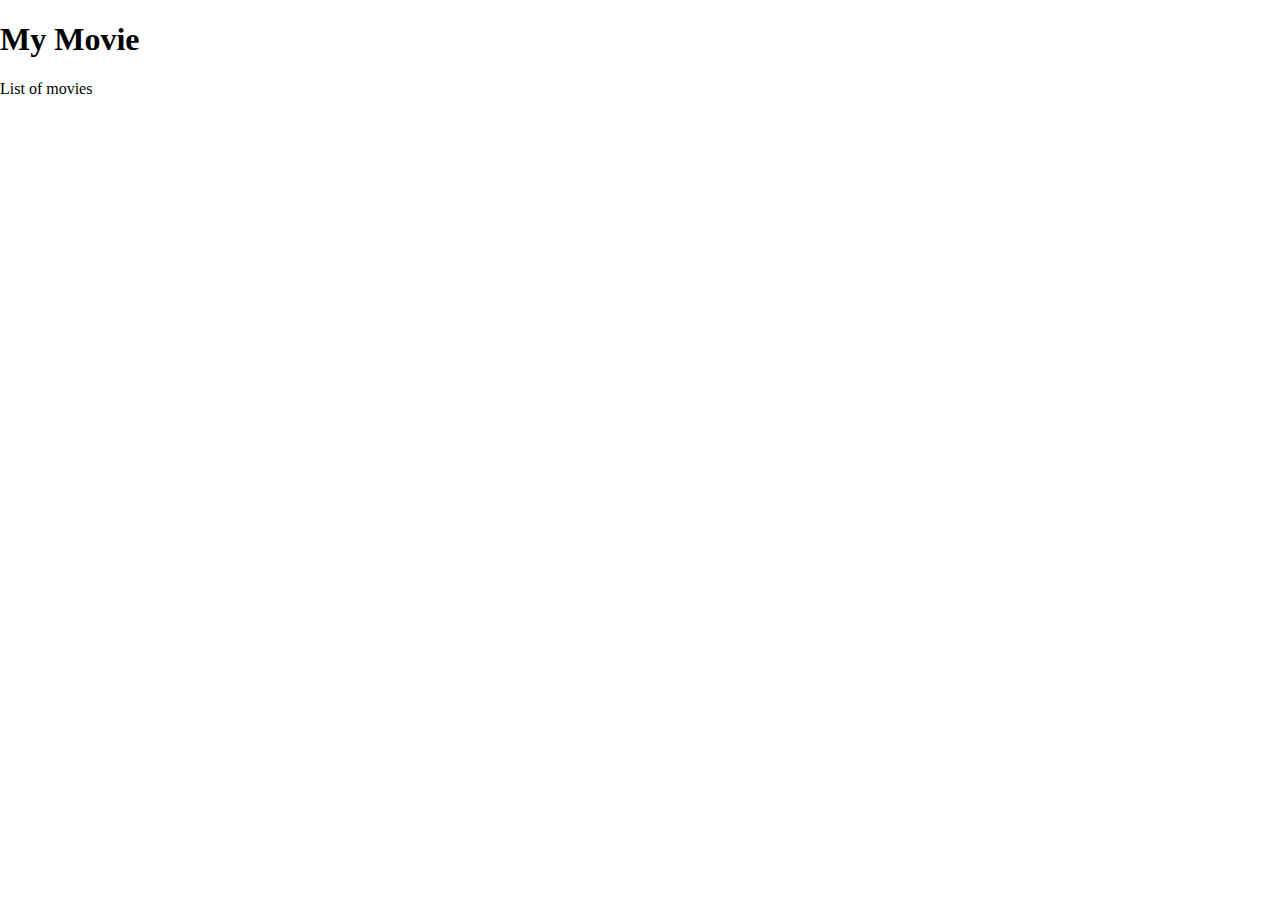
==== documentary.html @ 116a50f0 "Added pages" ====
<!DOCTYPE html>
<html lang="en">

<head>
  <meta charset="UTF-8">
  <meta name="viewport" content="width=device-width, initial-scale=1.0">

  <!-- Set a page title -->
  <title>Starter Project</title>

  <!-- Site Styles -->
  <link rel="stylesheet" href="/css/tachyons.min.css">
  <link rel="stylesheet" href="/css/main.css">
</head>

<body>

  <!-- Delete the example and start coding here! -->
  <div class="example">
    <h1>
    My Movie
    </h1>
    <p>
      List of movies
    </p>
  </div>

  <!-- Site JavaScript -->
  <script src="/javascript/toggleClass.js" charset="utf-8"></script>
  <script src="/javascript/main.js" charset="utf-8"></script>
</body>

</html>
---- css/main.css ----
/* ========================================
 * CSS written here will override Tachyons
 * ======================================== */
/* @media (min-width: 600px) {
  .container1 {
    display: grid;
    grid-template-columns: 1fr 1fr;
    background-color: #f6fffe;
  } */

.container1 {
  display: grid;
  grid-template-columns: 0.5fr 1fr 1fr 0.5fr;
  grid-gap: 50px;
  background-color: #ffffff;
  /* @font-face {
    font-family: "GT-Pressura-Mono-Regular";
    src: url("GT-Pressura-Mono-Regular.OTF") format("woff2"),
      url("/fonts/OpenSans-Regular-webfont.woff") format("woff");
  } */
}

.item1 {
  grid-column: 1 / -1;
  text-align: center;
  color: #0028ff;
  background-color: #ffdfdf;
}

.item2 {
  grid-column: 2 / -2;
  line-height: 1.5;
}
.item3 {
  grid-column: 1 / -1;
  background-color: #ffdfdf;
}
/* .item4 {
  grid-column: 3 / 3;
}

.item5 {
  grid-column: 2 / 2;
}

.item6 {
  grid-column: 3 / 3;
}
.item7 {
  grid-column: 2/ 2;
}
.item8 {
  grid-column: 3/3;
}
.item9 {
  grid-column: 2/2;
}
.item10 {
  grid-column: 3/3;
} */

@media (min-width: 600px) {
  .dangrid {
    display: grid;
    grid-gap: 50px;
    grid-template-columns: 1fr 1fr;
    max-width: 750px;
    margin: 0 auto;
  }
}
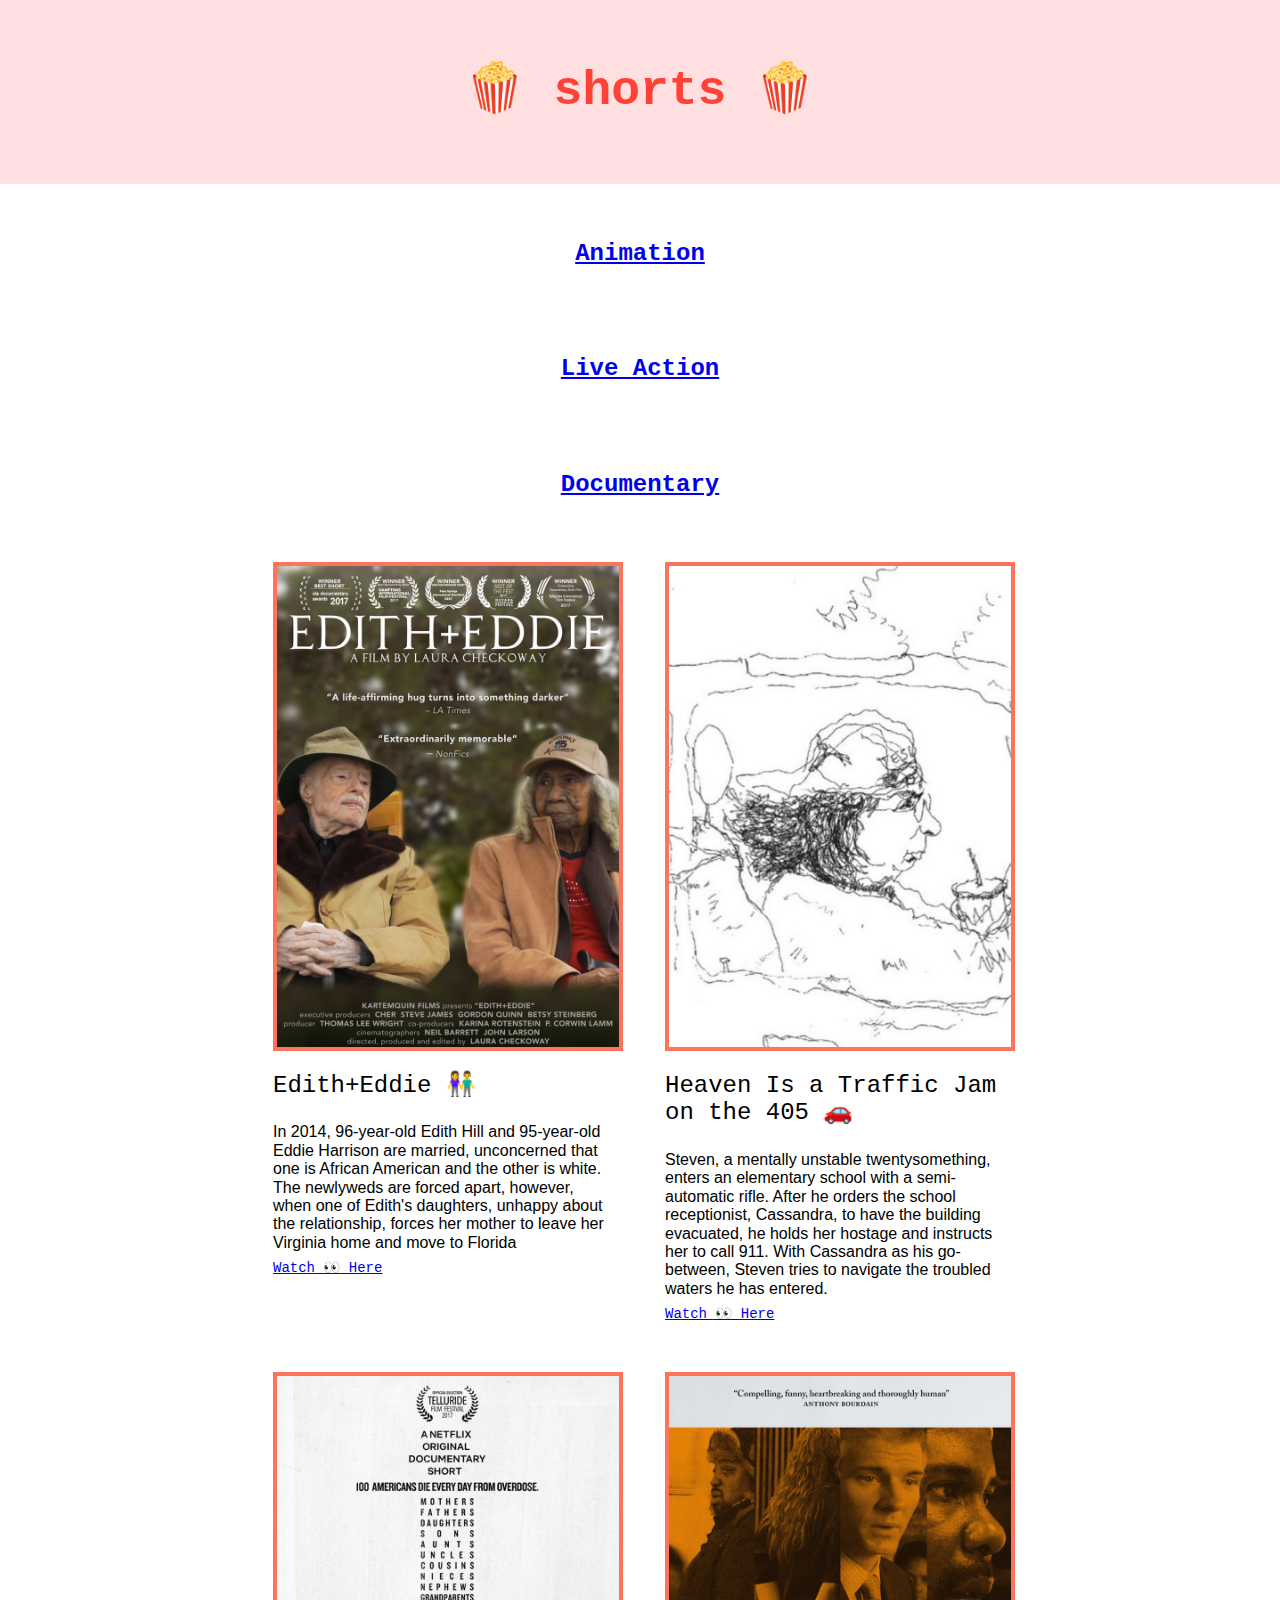
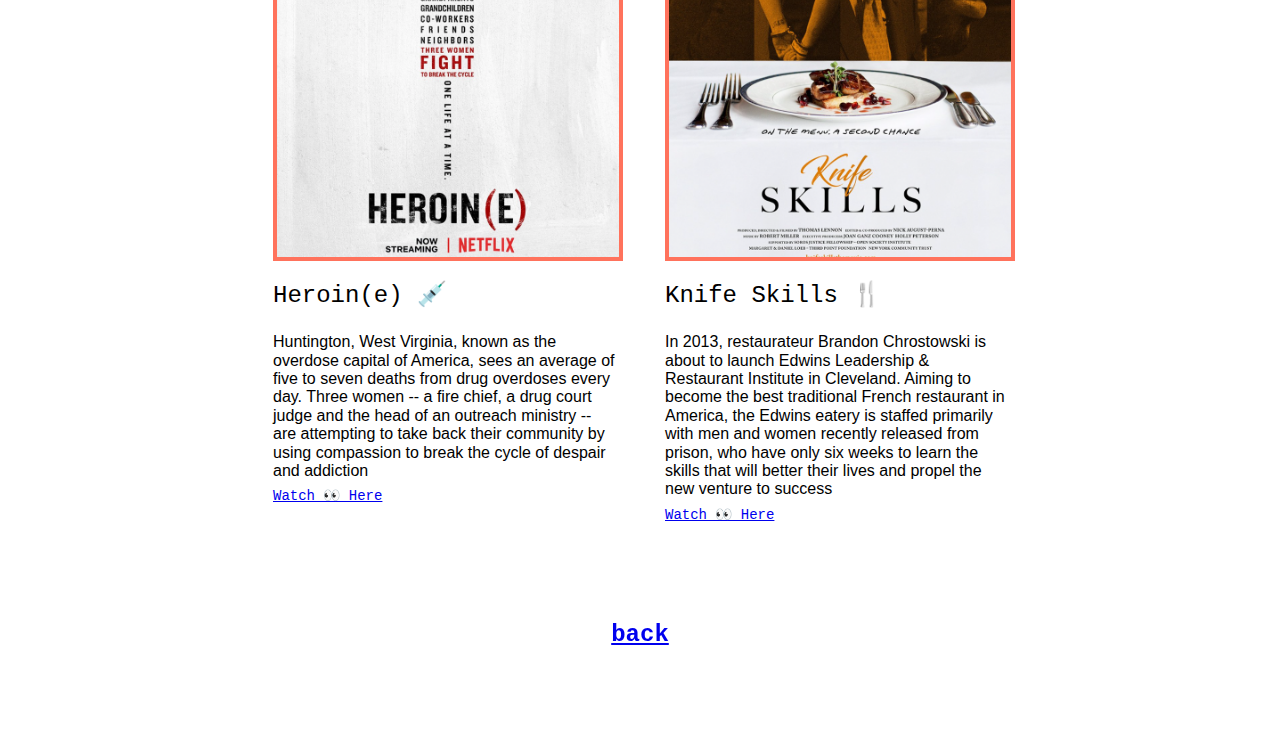
==== commit 9cd8b509: "More changes" ====
--- a/documentary.html
+++ b/documentary.html
@@ -14,17 +14,60 @@
 </head>
 
 <body>
+  <div class="container1">
+    <!-- Delete the example and start coding here! -->
 
-  <!-- Delete the example and start coding here! -->
-  <div class="example">
-    <h1>
-    My Movie
-    </h1>
-    <p>
-      List of movies
-    </p>
+    <!-- title -->
+    <div class="item1">
+      <h1 class="code f1-l f2-m f3 pv4-l pv2-m pv2 grow red">
+        🍿 shorts 🍿</h1>
+    </div>
+  </div>
+  <!-- sub title -->
+
+  <div class="links">
+    <a href="main.html"><h3 class="code f3-l f4-m f6 tc pv4 lh-1"> Animation</h3></a>
+    <a href="live-action.html"><h3 class="code f3-l f4-m f6 tc pv4 lh-1"> Live Action</h3></a>
+    <a href="documentary.html"><h3 class="code f3-l f4-m f6 tc pv4 lh-1"> Documentary</h3></a>
   </div>
 
+  <div class="dangrid pa2-m pa2-l">
+    <div>
+      <img class="grow ba bw2 b--light-red" src="Edith-Eddie.png" alt="Edith-Eddie">
+      <h1 class="code fw5 f3-l f4-m f6"> Edith+Eddie 👫 </h1>
+      <p class="avenir next pv2-l pv4-m pv4 f5 fw4 ma0"> In 2014, 96-year-old Edith Hill and 95-year-old Eddie Harrison are married, unconcerned that one is African American and the other is white. The newlyweds are forced apart, however, when one of Edith's daughters, unhappy about the relationship,
+        forces her mother to leave her Virginia home and move to Florida</p>
+      <h2 class="code fw5 f6 ma0 pb0-l pb0-m pb4"> <a href="https://www.shortoftheweek.com/2018/02/09/editheddie/"target="_blank">Watch 👀 Here</a> </h2>
+    </div>
+    <div>
+      <img class="grow ba bw2 b--light-red" src="Heaven-Is-a-Traffic-Jam-on-the-405.png" alt="heaven-traffic-jam-405">
+      <h1 class="code fw5 f3-l f4-m f6"> Heaven Is a Traffic Jam on the 405 🚗 </h1>
+      <p class="avenir next pv2-l pv4-m pv2 f5 fw4 ma0"> Steven, a mentally unstable twentysomething, enters an elementary school with a semi-automatic rifle. After he orders the school receptionist, Cassandra, to have the building evacuated, he holds her hostage and instructs her to call 911. With Cassandra
+        as his go-between, Steven tries to navigate the troubled waters he has entered.</p>
+      <h2 class="code fw5 f6 ma0 pb0-l pb0-m pb4"> <a href="https://www.shortoftheweek.com/2018/01/28/heaven-traffic-jam-405/"target="_blank">Watch 👀 Here</a> </h2>
+    </div>
+    <div>
+      <img class="grow ba bw2 b--light-red" src="Heroin(e).png" alt="Heroin(e)">
+      <h1 class="code fw3 f3-l f4-m f6"> Heroin(e) 💉 </h1>
+      <p class="avenir next pv2-l pv4-m pv4 f5 fw4 ma0">Huntington, West Virginia, known as the overdose capital of America, sees an average of five to seven deaths from drug overdoses every day. Three women -- a fire chief, a drug court judge and the head of an outreach ministry -- are attempting to
+        take back their community by using compassion to break the cycle of despair and addiction</p>
+      <h2 class="code fw5 f6 ma0 pb0-l pb0-m pb4"> <a href="https://www.netflix.com/title/80192445"target="_blank">Watch 👀 Here</a> </h2>
+    </div>
+
+    <div>
+      <img class="grow ba bw2 b--light-red" src="knife-skills.png" alt="knife-skills">
+      <h1 class="code fw3 f3-l f4-m f6">Knife Skills 🍴 </h1>
+      <p class="avenir next pv2-l pv4-m pv4 f5 ma0"> In 2013, restaurateur Brandon Chrostowski is about to launch Edwins Leadership & Restaurant Institute in Cleveland. Aiming to become the best traditional French restaurant in America, the Edwins eatery is staffed primarily with men and women recently
+        released from prison, who have only six weeks to learn the skills that will better their lives and propel the new venture to success</p>
+      <h2 class="code fw5 f6 ma0 pb0-l pb0-m pb4"> <a href="https://www.youtube.com/watch?v=U7cW60vhP4Y"target="_blank">Watch 👀 Here</a></h2>
+    </div>
+
+    <div class="item3">
+      <h1 class="code f3 pv4-l pv2-m pv2 grow tc red"> <a href="index.html"</a>
+          back </h1>
+    </div>
+
+  </div>
   <!-- Site JavaScript -->
   <script src="/javascript/toggleClass.js" charset="utf-8"></script>
   <script src="/javascript/main.js" charset="utf-8"></script>
--- a/css/main.css
+++ b/css/main.css
@@ -12,7 +12,9 @@
   display: grid;
   grid-template-columns: 0.5fr 1fr 1fr 0.5fr;
   grid-gap: 50px;
-  background-color: #ffffff;
+  background-color: #ffdfdf;
+  /* padding-bottom: 20px; */
+
   /* @font-face {
     font-family: "GT-Pressura-Mono-Regular";
     src: url("GT-Pressura-Mono-Regular.OTF") format("woff2"),
@@ -24,7 +26,7 @@
   grid-column: 1 / -1;
   text-align: center;
   color: #0028ff;
-  background-color: #ffdfdf;
+  /* background-color: #ffdfdf; */
 }
 
 .item2 {
@@ -33,7 +35,7 @@
 }
 .item3 {
   grid-column: 1 / -1;
-  background-color: #ffdfdf;
+  /* background-color: #ffdfdf; */
 }
 /* .item4 {
   grid-column: 3 / 3;
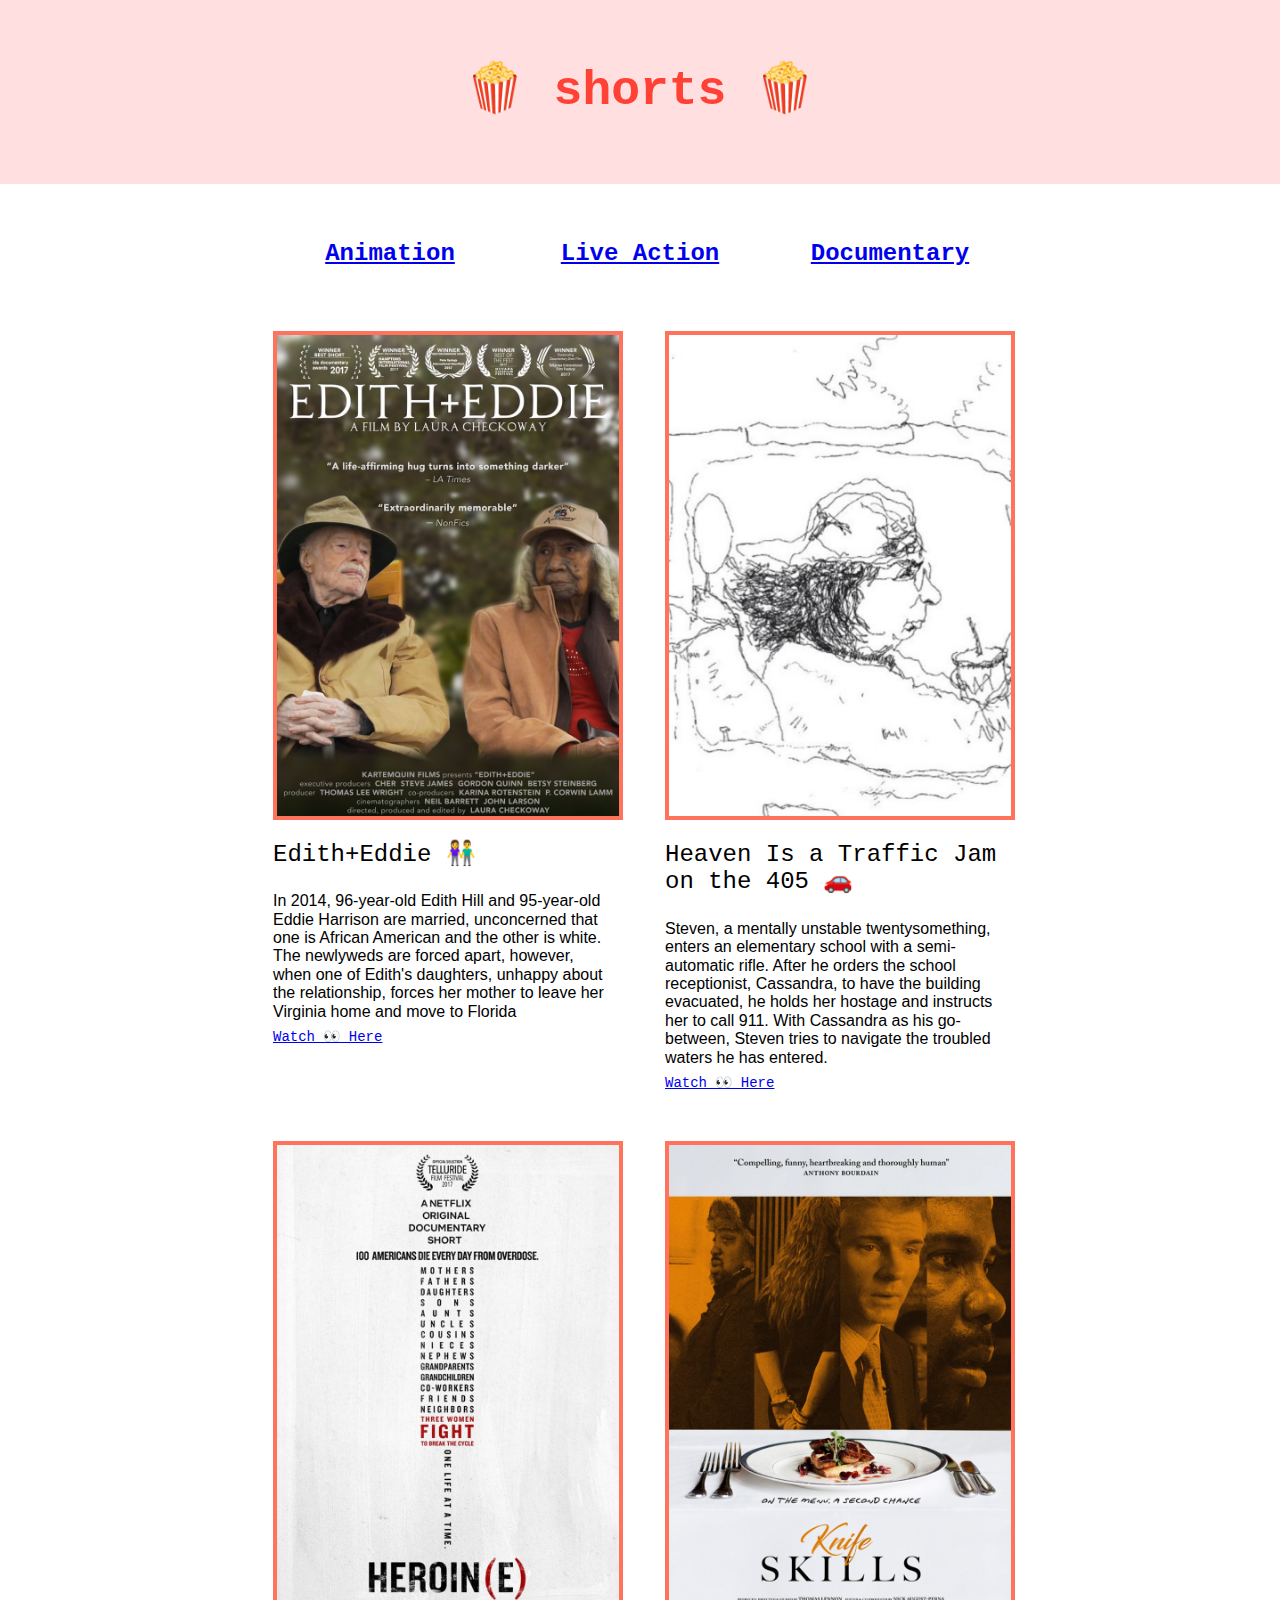
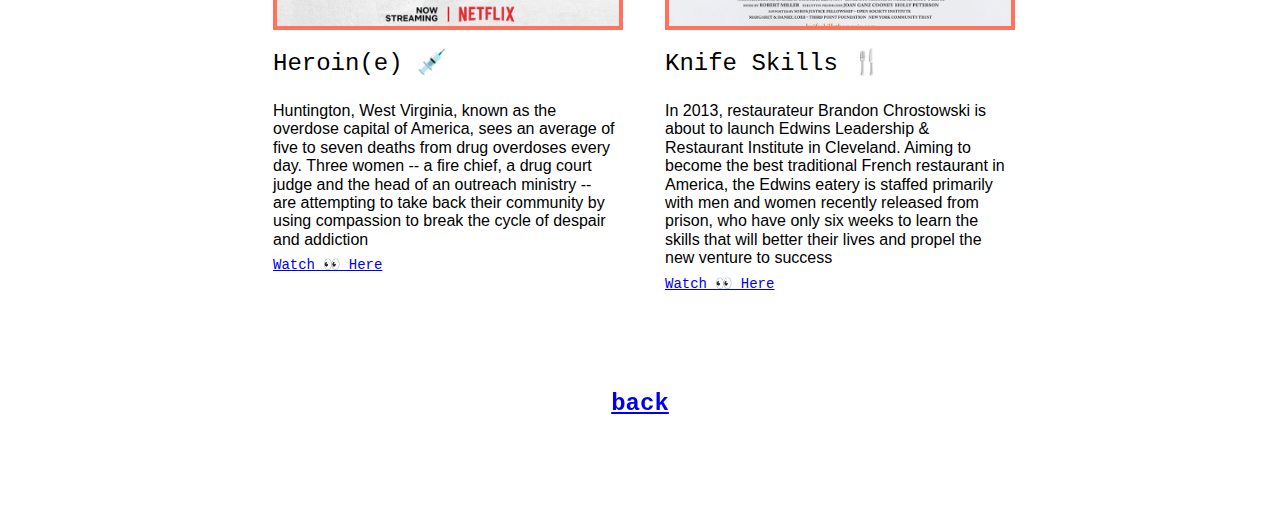
==== commit 36f930da: "Added another grid" ====
--- a/documentary.html
+++ b/documentary.html
@@ -25,10 +25,10 @@
   </div>
   <!-- sub title -->
 
-  <div class="links">
-    <a href="main.html"><h3 class="code f3-l f4-m f6 tc pv4 lh-1"> Animation</h3></a>
-    <a href="live-action.html"><h3 class="code f3-l f4-m f6 tc pv4 lh-1"> Live Action</h3></a>
-    <a href="documentary.html"><h3 class="code f3-l f4-m f6 tc pv4 lh-1"> Documentary</h3></a>
+  <div class="grid-3">
+    <a href="main.html"><h3 class="code f3-l f4-m f6 tc pv4"> Animation</h3></a>
+    <a href="live-action.html"><h3 class="code f3-l f4-m f6 tc pv4"> Live Action</h3></a>
+    <a href="documentary.html"><h3 class="code f3-l f4-m f6 tc pv4"> Documentary</h3></a>
   </div>
 
   <div class="dangrid pa2-m pa2-l">
--- a/css/main.css
+++ b/css/main.css
@@ -7,6 +7,15 @@
     grid-template-columns: 1fr 1fr;
     background-color: #f6fffe;
   } */
+
+@media (min-width: 600px) {
+  .grid-3 {
+    display: grid;
+    grid-template-columns: repeat(3, 1fr);
+    max-width: 750px;
+    margin: 0 auto;
+  }
+}
 
 .container1 {
   display: grid;
